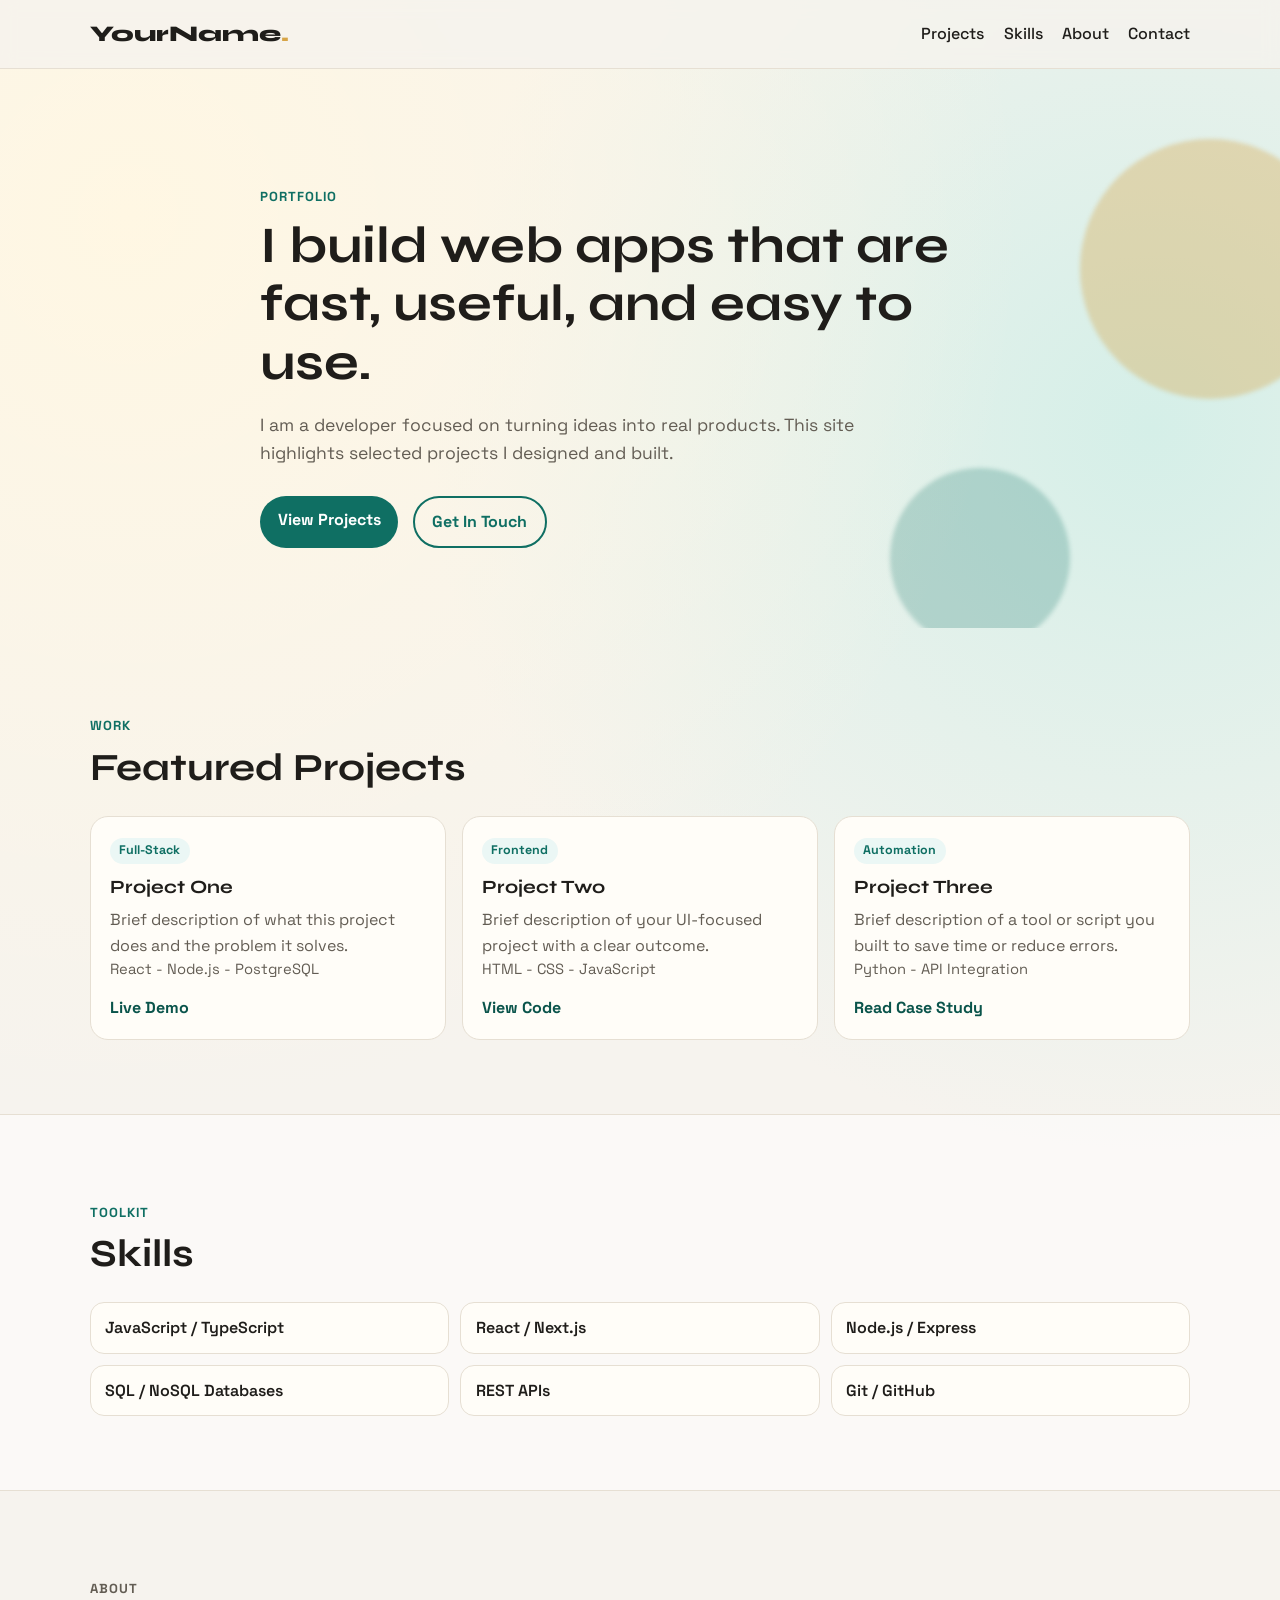
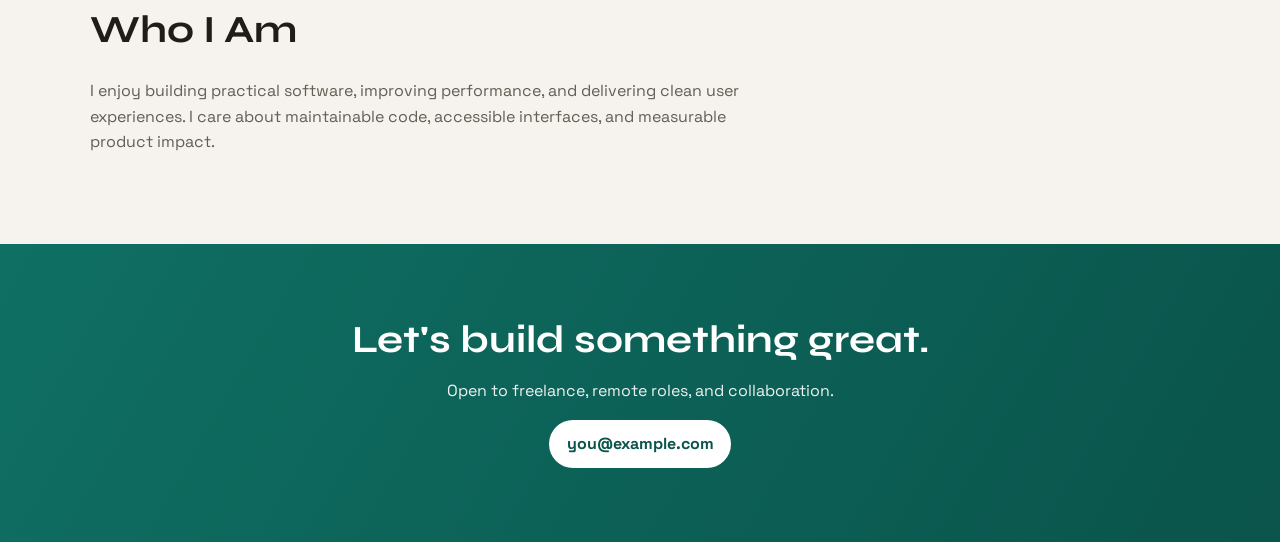
==== index.html @ 9e68e93b "Create initial responsive portfolio homepage" ====
<!DOCTYPE html>
<html lang="en">
<head>
  <meta charset="UTF-8">
  <meta name="viewport" content="width=device-width, initial-scale=1.0">
  <title>Your Name | Portfolio</title>
  <meta name="description" content="Personal portfolio website showcasing projects and skills.">
  <link rel="preconnect" href="https://fonts.googleapis.com">
  <link rel="preconnect" href="https://fonts.gstatic.com" crossorigin>
  <link href="https://fonts.googleapis.com/css2?family=Space+Grotesk:wght@400;500;700&family=Syne:wght@700;800&display=swap" rel="stylesheet">
  <link rel="stylesheet" href="style.css">
</head>
<body>
  <header class="site-header">
    <nav class="container nav">
      <a href="#" class="logo">YourName<span>.</span></a>
      <ul class="nav-links">
        <li><a href="#projects">Projects</a></li>
        <li><a href="#skills">Skills</a></li>
        <li><a href="#about">About</a></li>
        <li><a href="#contact">Contact</a></li>
      </ul>
    </nav>
  </header>

  <main>
    <section class="hero">
      <div class="container hero-content">
        <p class="eyebrow">Portfolio</p>
        <h1>I build web apps that are fast, useful, and easy to use.</h1>
        <p class="hero-text">
          I am a developer focused on turning ideas into real products.
          This site highlights selected projects I designed and built.
        </p>
        <div class="hero-actions">
          <a class="btn btn-primary" href="#projects">View Projects</a>
          <a class="btn btn-outline" href="#contact">Get In Touch</a>
        </div>
      </div>
      <div class="hero-shape hero-shape-one" aria-hidden="true"></div>
      <div class="hero-shape hero-shape-two" aria-hidden="true"></div>
    </section>

    <section id="projects" class="section">
      <div class="container">
        <div class="section-heading">
          <p class="eyebrow">Work</p>
          <h2>Featured Projects</h2>
        </div>
        <div class="project-grid">
          <article class="project-card">
            <div class="project-tag">Full-Stack</div>
            <h3>Project One</h3>
            <p>Brief description of what this project does and the problem it solves.</p>
            <p class="project-stack">React - Node.js - PostgreSQL</p>
            <a href="#" class="project-link">Live Demo</a>
          </article>
          <article class="project-card">
            <div class="project-tag">Frontend</div>
            <h3>Project Two</h3>
            <p>Brief description of your UI-focused project with a clear outcome.</p>
            <p class="project-stack">HTML - CSS - JavaScript</p>
            <a href="#" class="project-link">View Code</a>
          </article>
          <article class="project-card">
            <div class="project-tag">Automation</div>
            <h3>Project Three</h3>
            <p>Brief description of a tool or script you built to save time or reduce errors.</p>
            <p class="project-stack">Python - API Integration</p>
            <a href="#" class="project-link">Read Case Study</a>
          </article>
        </div>
      </div>
    </section>

    <section id="skills" class="section section-alt">
      <div class="container">
        <div class="section-heading">
          <p class="eyebrow">Toolkit</p>
          <h2>Skills</h2>
        </div>
        <ul class="skills-list">
          <li>JavaScript / TypeScript</li>
          <li>React / Next.js</li>
          <li>Node.js / Express</li>
          <li>SQL / NoSQL Databases</li>
          <li>REST APIs</li>
          <li>Git / GitHub</li>
        </ul>
      </div>
    </section>

    <section id="about" class="section">
      <div class="container about">
        <div class="section-heading">
          <p class="eyebrow">About</p>
          <h2>Who I Am</h2>
        </div>
        <p>
          I enjoy building practical software, improving performance, and delivering clean user experiences.
          I care about maintainable code, accessible interfaces, and measurable product impact.
        </p>
      </div>
    </section>

    <section id="contact" class="section section-contact">
      <div class="container contact">
        <h2>Let's build something great.</h2>
        <p>Open to freelance, remote roles, and collaboration.</p>
        <a class="btn btn-primary" href="mailto:you@example.com">you@example.com</a>
      </div>
    </section>
  </main>
</body>
</html>
---- style.css ----
:root {
  --bg: #f6f3ee;
  --surface: #fffdf8;
  --text: #1f1d1a;
  --muted: #635d54;
  --primary: #0f6f63;
  --primary-dark: #0a544b;
  --accent: #d7a447;
  --border: #e6dfd3;
}

* {
  box-sizing: border-box;
}

html {
  scroll-behavior: smooth;
}

body {
  margin: 0;
  font-family: "Space Grotesk", sans-serif;
  color: var(--text);
  background: radial-gradient(circle at 10% 10%, #fff7e3 0, transparent 40%),
    radial-gradient(circle at 90% 20%, #d5efe8 0, transparent 35%),
    var(--bg);
  line-height: 1.6;
}

.container {
  width: min(1100px, 92vw);
  margin: 0 auto;
}

.site-header {
  position: sticky;
  top: 0;
  z-index: 10;
  backdrop-filter: blur(8px);
  background: rgba(246, 243, 238, 0.8);
  border-bottom: 1px solid var(--border);
}

.nav {
  display: flex;
  align-items: center;
  justify-content: space-between;
  padding: 1rem 0;
}

.logo {
  font-family: "Syne", sans-serif;
  font-size: 1.4rem;
  font-weight: 800;
  color: var(--text);
  text-decoration: none;
}

.logo span {
  color: var(--accent);
}

.nav-links {
  list-style: none;
  display: flex;
  gap: 1.2rem;
  padding: 0;
  margin: 0;
}

.nav-links a {
  text-decoration: none;
  color: var(--text);
  font-weight: 500;
}

.hero {
  position: relative;
  overflow: hidden;
  padding: 6.5rem 0 5rem;
}

.hero-content {
  position: relative;
  z-index: 2;
  max-width: 760px;
}

.eyebrow {
  display: inline-block;
  font-size: 0.82rem;
  text-transform: uppercase;
  letter-spacing: 0.08em;
  color: var(--primary);
  font-weight: 700;
  margin-bottom: 0.6rem;
}

h1,
h2,
h3 {
  font-family: "Syne", sans-serif;
  line-height: 1.15;
  margin: 0;
}

h1 {
  font-size: clamp(2.1rem, 4vw, 4rem);
  margin-bottom: 1rem;
}

h2 {
  font-size: clamp(1.6rem, 3vw, 2.5rem);
}

.hero-text {
  font-size: 1.1rem;
  color: var(--muted);
  max-width: 62ch;
}

.hero-actions {
  display: flex;
  gap: 0.9rem;
  margin-top: 1.8rem;
  flex-wrap: wrap;
}

.btn {
  display: inline-block;
  padding: 0.72rem 1.1rem;
  border-radius: 999px;
  text-decoration: none;
  font-weight: 700;
  transition: transform 180ms ease, background 180ms ease;
}

.btn:hover {
  transform: translateY(-2px);
}

.btn-primary {
  background: var(--primary);
  color: #ffffff;
}

.btn-primary:hover {
  background: var(--primary-dark);
}

.btn-outline {
  border: 2px solid var(--primary);
  color: var(--primary);
}

.hero-shape {
  position: absolute;
  border-radius: 999px;
  filter: blur(2px);
}

.hero-shape-one {
  width: 260px;
  height: 260px;
  background: rgba(215, 164, 71, 0.35);
  right: -60px;
  top: 70px;
}

.hero-shape-two {
  width: 180px;
  height: 180px;
  background: rgba(15, 111, 99, 0.23);
  right: 210px;
  bottom: -20px;
}

.section {
  padding: 4.6rem 0;
}

.section-alt {
  background: rgba(255, 255, 255, 0.55);
  border-top: 1px solid var(--border);
  border-bottom: 1px solid var(--border);
}

.section-heading {
  margin-bottom: 1.6rem;
}

.project-grid {
  display: grid;
  grid-template-columns: repeat(3, minmax(0, 1fr));
  gap: 1rem;
}

.project-card {
  background: var(--surface);
  border: 1px solid var(--border);
  border-radius: 18px;
  padding: 1.2rem;
}

.project-tag {
  display: inline-block;
  border-radius: 999px;
  padding: 0.2rem 0.58rem;
  background: #ebf7f5;
  color: var(--primary);
  font-size: 0.78rem;
  font-weight: 700;
}

.project-card h3 {
  margin: 0.8rem 0 0.55rem;
}

.project-card p {
  margin: 0;
  color: var(--muted);
}

.project-stack {
  margin-top: 0.8rem;
  font-size: 0.92rem;
}

.project-link {
  display: inline-block;
  margin-top: 0.8rem;
  color: var(--primary-dark);
  font-weight: 700;
  text-decoration: none;
}

.skills-list {
  list-style: none;
  padding: 0;
  margin: 0;
  display: grid;
  gap: 0.7rem;
  grid-template-columns: repeat(3, minmax(0, 1fr));
}

.skills-list li {
  background: var(--surface);
  border: 1px solid var(--border);
  border-radius: 14px;
  padding: 0.75rem 0.9rem;
  font-weight: 600;
}

.about p {
  max-width: 70ch;
  color: var(--muted);
}

.section-contact {
  background: linear-gradient(120deg, #0f6f63, #0a544b);
  color: #ffffff;
}

.contact {
  text-align: center;
}

.contact p {
  opacity: 0.92;
}

.contact .btn-primary {
  background: #ffffff;
  color: var(--primary-dark);
}

.contact .btn-primary:hover {
  background: #f2f2f2;
}

@media (max-width: 900px) {
  .project-grid,
  .skills-list {
    grid-template-columns: repeat(2, minmax(0, 1fr));
  }
}

@media (max-width: 680px) {
  .nav {
    flex-direction: column;
    gap: 0.7rem;
  }

  .nav-links {
    flex-wrap: wrap;
    justify-content: center;
  }

  .project-grid,
  .skills-list {
    grid-template-columns: 1fr;
  }
}
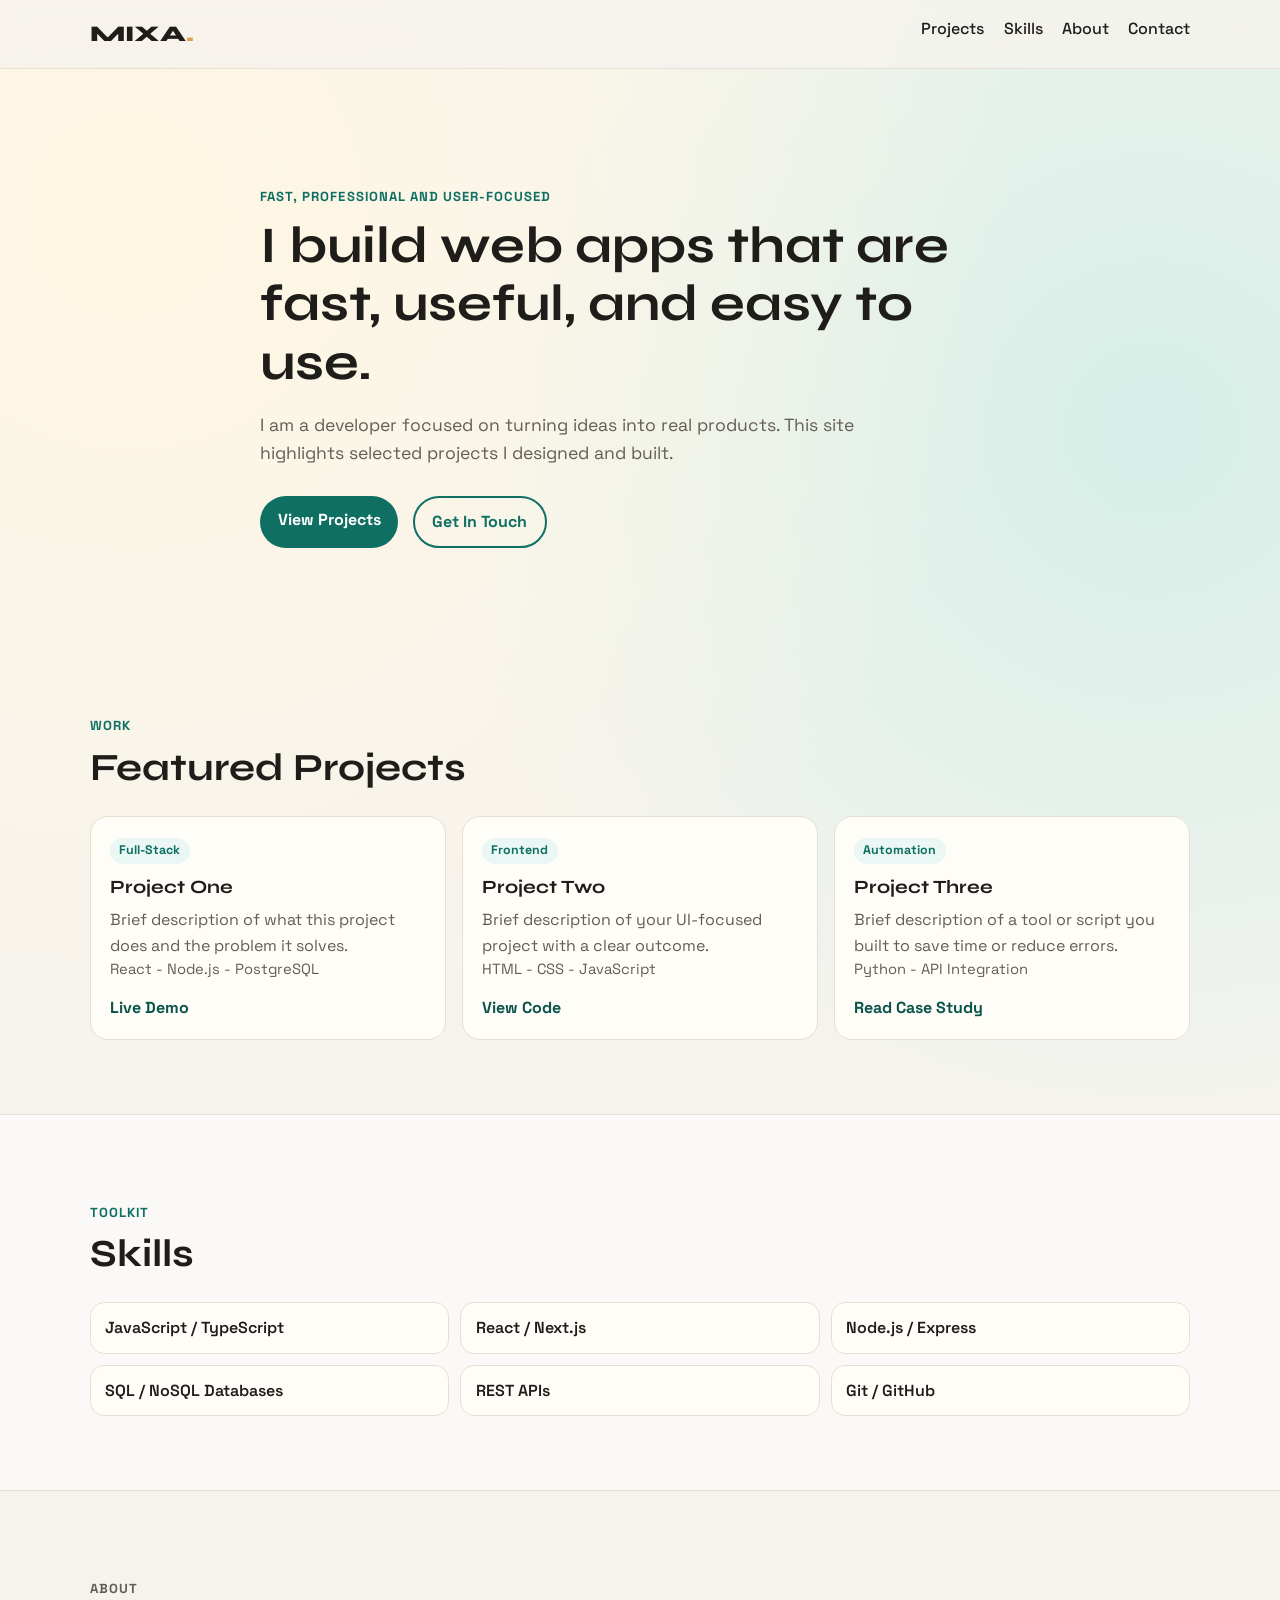
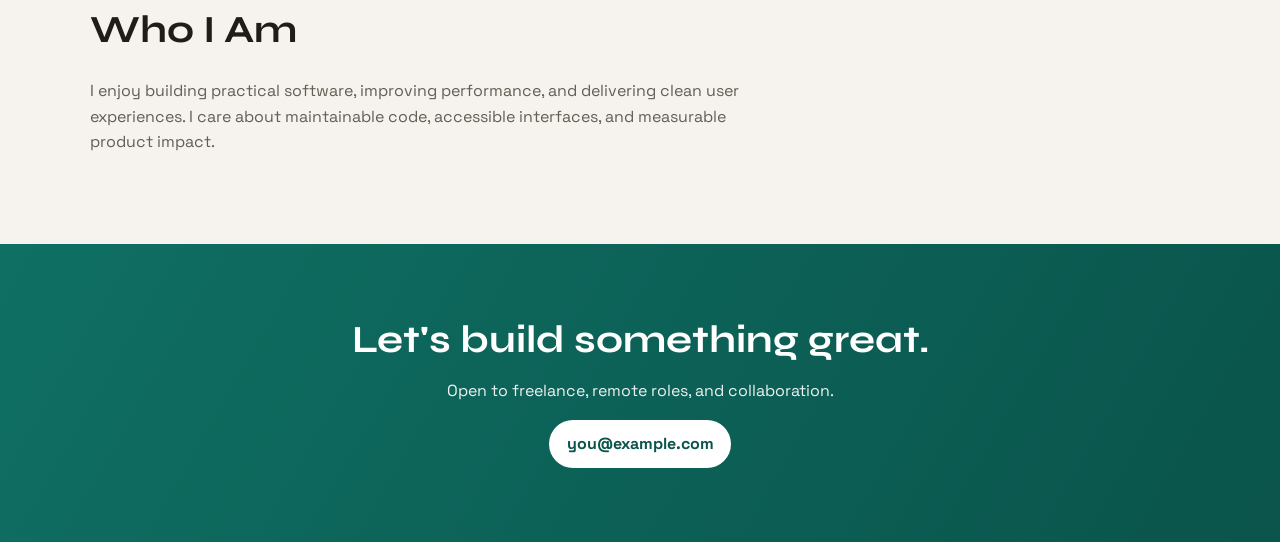
==== commit abaa2663: "Minor changes to index.html and style.css to update the portfolio title, logo, and hero section text" ====
--- a/index.html
+++ b/index.html
@@ -3,17 +3,21 @@
 <head>
   <meta charset="UTF-8">
   <meta name="viewport" content="width=device-width, initial-scale=1.0">
-  <title>Your Name | Portfolio</title>
+  <title>MIXA | Portfolio</title>
+
   <meta name="description" content="Personal portfolio website showcasing projects and skills.">
   <link rel="preconnect" href="https://fonts.googleapis.com">
   <link rel="preconnect" href="https://fonts.gstatic.com" crossorigin>
   <link href="https://fonts.googleapis.com/css2?family=Space+Grotesk:wght@400;500;700&family=Syne:wght@700;800&display=swap" rel="stylesheet">
   <link rel="stylesheet" href="style.css">
+
 </head>
+
+
 <body>
   <header class="site-header">
     <nav class="container nav">
-      <a href="#" class="logo">YourName<span>.</span></a>
+      <a href="#" class="logo">MIXA<span>.</span></a>
       <ul class="nav-links">
         <li><a href="#projects">Projects</a></li>
         <li><a href="#skills">Skills</a></li>
@@ -26,7 +30,7 @@
   <main>
     <section class="hero">
       <div class="container hero-content">
-        <p class="eyebrow">Portfolio</p>
+        <p class="eyebrow">Fast, Professional and User-Focused</p>
         <h1>I build web apps that are fast, useful, and easy to use.</h1>
         <p class="hero-text">
           I am a developer focused on turning ideas into real products.
@@ -37,8 +41,6 @@
           <a class="btn btn-outline" href="#contact">Get In Touch</a>
         </div>
       </div>
-      <div class="hero-shape hero-shape-one" aria-hidden="true"></div>
-      <div class="hero-shape hero-shape-two" aria-hidden="true"></div>
     </section>
 
     <section id="projects" class="section">
@@ -112,4 +114,4 @@
     </section>
   </main>
 </body>
-</html>
+</html>
--- a/style.css
+++ b/style.css
@@ -43,7 +43,6 @@
 
 .nav {
   display: flex;
-  align-items: center;
   justify-content: space-between;
   padding: 1rem 0;
 }
@@ -159,21 +158,6 @@
   filter: blur(2px);
 }
 
-.hero-shape-one {
-  width: 260px;
-  height: 260px;
-  background: rgba(215, 164, 71, 0.35);
-  right: -60px;
-  top: 70px;
-}
-
-.hero-shape-two {
-  width: 180px;
-  height: 180px;
-  background: rgba(15, 111, 99, 0.23);
-  right: 210px;
-  bottom: -20px;
-}
 
 .section {
   padding: 4.6rem 0;
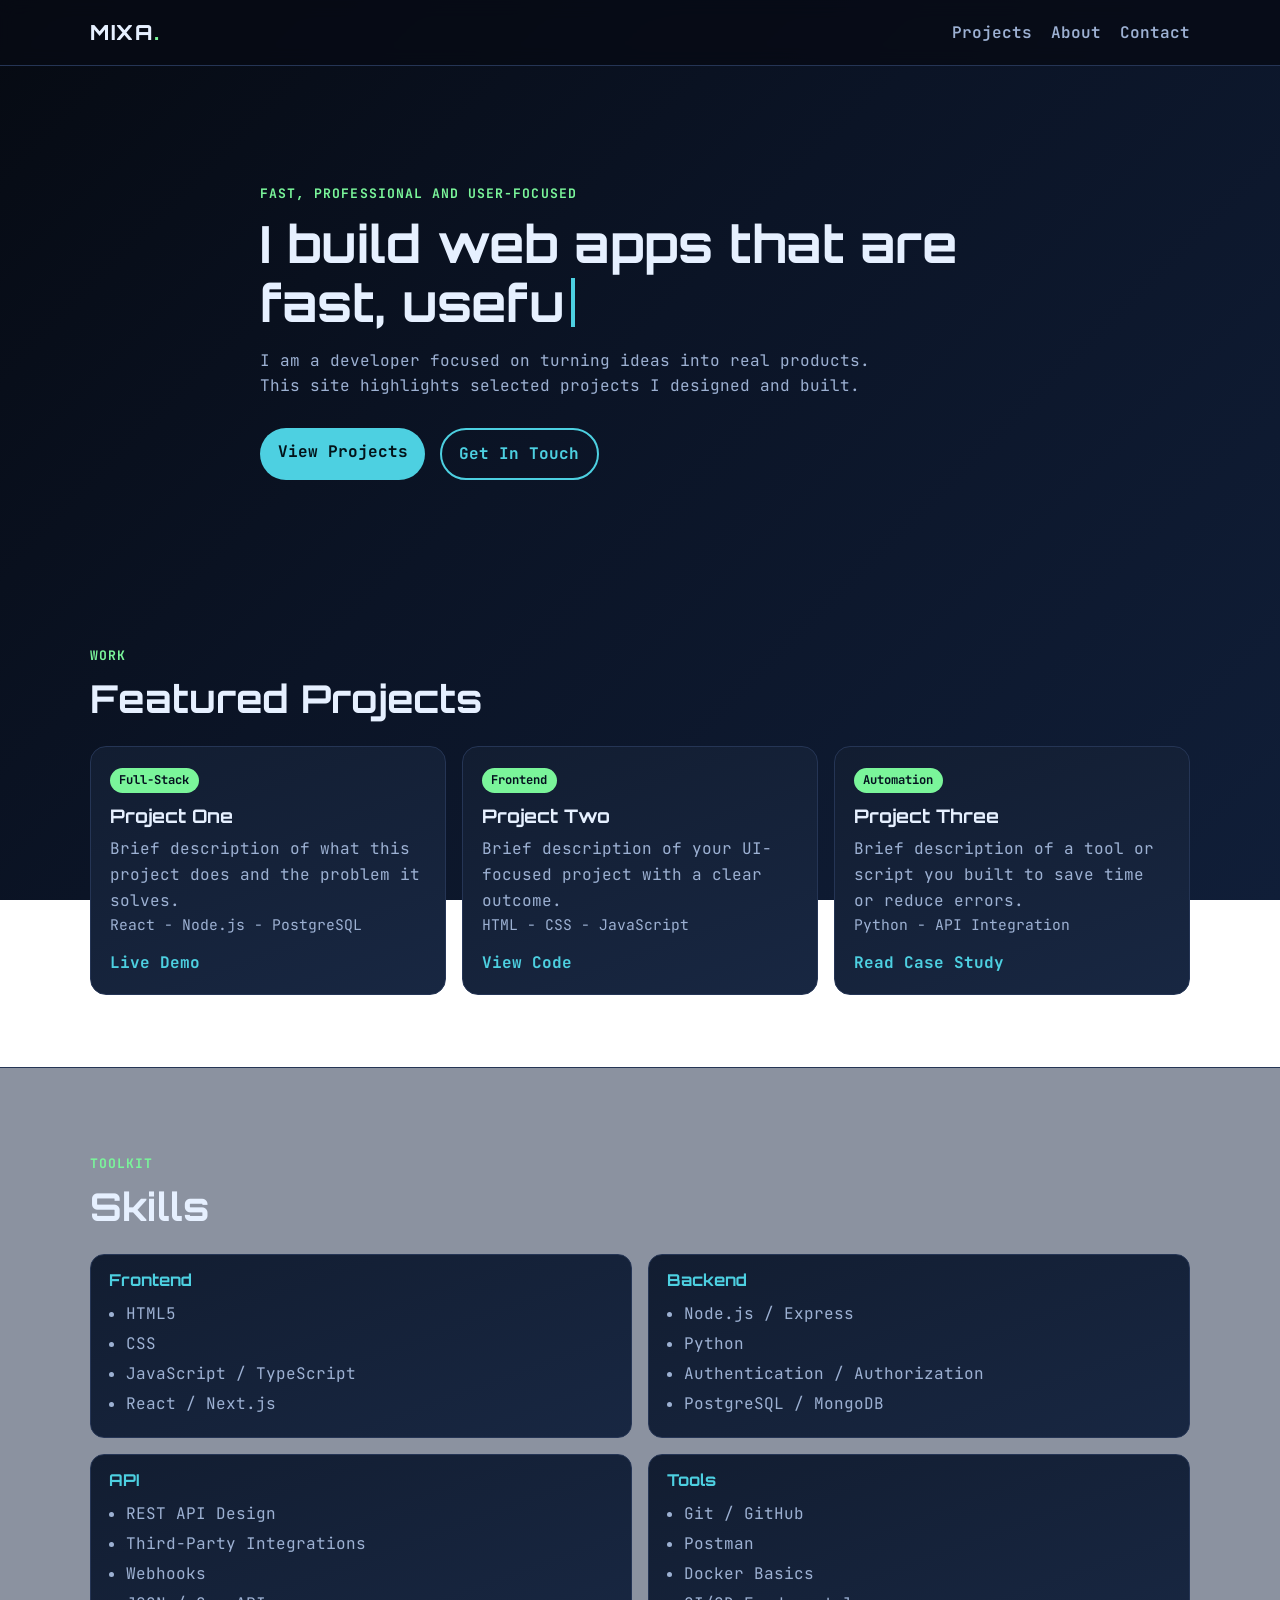
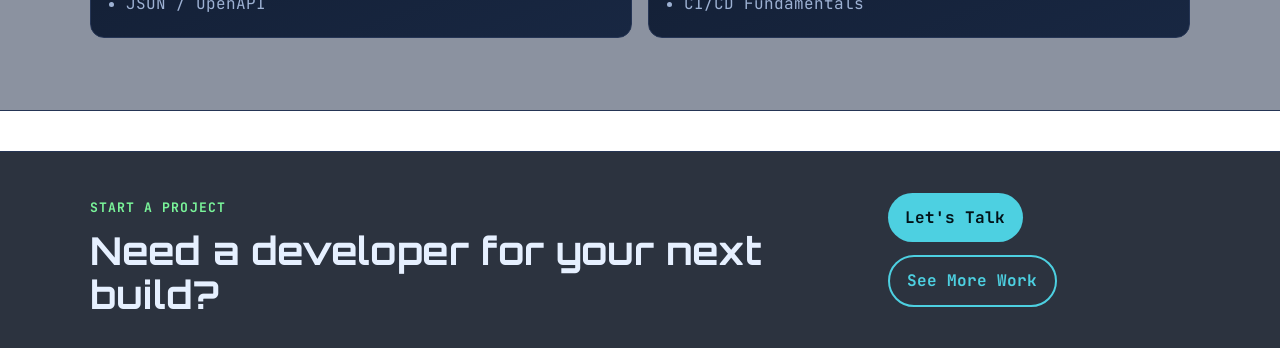
==== commit 589007a4: "Add shared gradient theme, unified footer CTA, projects expansion, and contact form" ====
--- a/index.html
+++ b/index.html
@@ -4,25 +4,20 @@
   <meta charset="UTF-8">
   <meta name="viewport" content="width=device-width, initial-scale=1.0">
   <title>MIXA | Portfolio</title>
-
   <meta name="description" content="Personal portfolio website showcasing projects and skills.">
   <link rel="preconnect" href="https://fonts.googleapis.com">
   <link rel="preconnect" href="https://fonts.gstatic.com" crossorigin>
-  <link href="https://fonts.googleapis.com/css2?family=Space+Grotesk:wght@400;500;700&family=Syne:wght@700;800&display=swap" rel="stylesheet">
+  <link href="https://fonts.googleapis.com/css2?family=JetBrains+Mono:wght@400;600;700&family=Orbitron:wght@600;700;800&display=swap" rel="stylesheet">
   <link rel="stylesheet" href="style.css">
-
 </head>
-
-
 <body>
   <header class="site-header">
     <nav class="container nav">
-      <a href="#" class="logo">MIXA<span>.</span></a>
+      <a href="index.html" class="logo">MIXA<span>.</span></a>
       <ul class="nav-links">
-        <li><a href="#projects">Projects</a></li>
-        <li><a href="#skills">Skills</a></li>
-        <li><a href="#about">About</a></li>
-        <li><a href="#contact">Contact</a></li>
+        <li><a href="projects.html">Projects</a></li>
+        <li><a href="about.html">About</a></li>
+        <li><a href="contact.html">Contact</a></li>
       </ul>
     </nav>
   </header>
@@ -31,19 +26,19 @@
     <section class="hero">
       <div class="container hero-content">
         <p class="eyebrow">Fast, Professional and User-Focused</p>
-        <h1>I build web apps that are fast, useful, and easy to use.</h1>
+        <h1 class="typed-heading" data-text="I build web apps that are fast, useful, and easy to use."></h1>
         <p class="hero-text">
           I am a developer focused on turning ideas into real products.
           This site highlights selected projects I designed and built.
         </p>
         <div class="hero-actions">
-          <a class="btn btn-primary" href="#projects">View Projects</a>
-          <a class="btn btn-outline" href="#contact">Get In Touch</a>
+          <a class="btn btn-primary" href="projects.html">View Projects</a>
+          <a class="btn btn-outline" href="contact.html">Get In Touch</a>
         </div>
       </div>
     </section>
 
-    <section id="projects" class="section">
+    <section class="section">
       <div class="container">
         <div class="section-heading">
           <p class="eyebrow">Work</p>
@@ -75,43 +70,67 @@
       </div>
     </section>
 
-    <section id="skills" class="section section-alt">
+    <section class="section section-alt">
       <div class="container">
         <div class="section-heading">
           <p class="eyebrow">Toolkit</p>
           <h2>Skills</h2>
         </div>
-        <ul class="skills-list">
-          <li>JavaScript / TypeScript</li>
-          <li>React / Next.js</li>
-          <li>Node.js / Express</li>
-          <li>SQL / NoSQL Databases</li>
-          <li>REST APIs</li>
-          <li>Git / GitHub</li>
-        </ul>
-      </div>
-    </section>
-
-    <section id="about" class="section">
-      <div class="container about">
-        <div class="section-heading">
-          <p class="eyebrow">About</p>
-          <h2>Who I Am</h2>
+        <div class="skills-groups">
+          <article class="skill-group">
+            <h3>Frontend</h3>
+            <ul>
+              <li>HTML5</li>
+              <li>CSS</li>
+              <li>JavaScript / TypeScript</li>
+              <li>React / Next.js</li>
+            </ul>
+          </article>
+          <article class="skill-group">
+            <h3>Backend</h3>
+            <ul>
+              <li>Node.js / Express</li>
+              <li>Python</li>
+              <li>Authentication / Authorization</li>
+              <li>PostgreSQL / MongoDB</li>
+            </ul>
+          </article>
+          <article class="skill-group">
+            <h3>API</h3>
+            <ul>
+              <li>REST API Design</li>
+              <li>Third-Party Integrations</li>
+              <li>Webhooks</li>
+              <li>JSON / OpenAPI</li>
+            </ul>
+          </article>
+          <article class="skill-group">
+            <h3>Tools</h3>
+            <ul>
+              <li>Git / GitHub</li>
+              <li>Postman</li>
+              <li>Docker Basics</li>
+              <li>CI/CD Fundamentals</li>
+            </ul>
+          </article>
         </div>
-        <p>
-          I enjoy building practical software, improving performance, and delivering clean user experiences.
-          I care about maintainable code, accessible interfaces, and measurable product impact.
-        </p>
-      </div>
-    </section>
-
-    <section id="contact" class="section section-contact">
-      <div class="container contact">
-        <h2>Let's build something great.</h2>
-        <p>Open to freelance, remote roles, and collaboration.</p>
-        <a class="btn btn-primary" href="mailto:you@example.com">you@example.com</a>
       </div>
     </section>
   </main>
+
+  <footer class="site-footer">
+    <div class="container footer-content">
+      <div>
+        <p class="eyebrow">Start A Project</p>
+        <h2>Need a developer for your next build?</h2>
+      </div>
+      <div class="footer-actions">
+        <a class="btn btn-primary" href="contact.html">Let's Talk</a>
+        <a class="btn btn-outline" href="projects.html">See More Work</a>
+      </div>
+    </div>
+  </footer>
+
+  <script src="script.js"></script>
 </body>
-</html>+</html>
--- a/style.css
+++ b/style.css
@@ -1,12 +1,14 @@
 :root {
-  --bg: #f6f3ee;
-  --surface: #fffdf8;
-  --text: #1f1d1a;
-  --muted: #635d54;
-  --primary: #0f6f63;
-  --primary-dark: #0a544b;
-  --accent: #d7a447;
-  --border: #e6dfd3;
+  --bg: #070b14;
+  --bg-soft: #0e1626;
+  --surface: #121d31;
+  --surface-2: #182742;
+  --text: #e6f0ff;
+  --muted: #9db1d3;
+  --primary: #4dd0e1;
+  --primary-dark: #2ea7bc;
+  --accent: #7af59a;
+  --border: #253555;
 }
 
 * {
@@ -19,11 +21,11 @@
 
 body {
   margin: 0;
-  font-family: "Space Grotesk", sans-serif;
+  font-family: "JetBrains Mono", monospace;
   color: var(--text);
-  background: radial-gradient(circle at 10% 10%, #fff7e3 0, transparent 40%),
-    radial-gradient(circle at 90% 20%, #d5efe8 0, transparent 35%),
-    var(--bg);
+  background:
+    linear-gradient(135deg, #060a12 0%, #0b1426 45%, #101e38 100%);
+  background-attachment: fixed;
   line-height: 1.6;
 }
 
@@ -35,24 +37,26 @@
 .site-header {
   position: sticky;
   top: 0;
-  z-index: 10;
-  backdrop-filter: blur(8px);
-  background: rgba(246, 243, 238, 0.8);
+  z-index: 20;
+  backdrop-filter: blur(9px);
+  background: rgba(7, 11, 20, 0.8);
   border-bottom: 1px solid var(--border);
 }
 
 .nav {
   display: flex;
+  align-items: center;
   justify-content: space-between;
   padding: 1rem 0;
 }
 
 .logo {
-  font-family: "Syne", sans-serif;
-  font-size: 1.4rem;
+  text-decoration: none;
+  color: var(--text);
+  font-family: "Orbitron", sans-serif;
+  font-size: 1.3rem;
   font-weight: 800;
-  color: var(--text);
-  text-decoration: none;
+  letter-spacing: 0.08em;
 }
 
 .logo span {
@@ -69,17 +73,28 @@
 
 .nav-links a {
   text-decoration: none;
-  color: var(--text);
-  font-weight: 500;
-}
-
-.hero {
+  color: var(--muted);
+  font-weight: 600;
+  border-bottom: 2px solid transparent;
+  padding-bottom: 0.2rem;
+  transition: color 180ms ease, border-color 180ms ease;
+}
+
+.nav-links a:hover,
+.nav-links a.active {
+  color: var(--primary);
+  border-color: var(--primary);
+}
+
+.hero,
+.page-hero {
   position: relative;
   overflow: hidden;
   padding: 6.5rem 0 5rem;
 }
 
-.hero-content {
+.hero-content,
+.page-hero-content {
   position: relative;
   z-index: 2;
   max-width: 760px;
@@ -87,51 +102,72 @@
 
 .eyebrow {
   display: inline-block;
+  margin-bottom: 0.6rem;
+  color: var(--accent);
   font-size: 0.82rem;
   text-transform: uppercase;
   letter-spacing: 0.08em;
-  color: var(--primary);
   font-weight: 700;
-  margin-bottom: 0.6rem;
 }
 
 h1,
 h2,
 h3 {
-  font-family: "Syne", sans-serif;
+  margin: 0;
   line-height: 1.15;
-  margin: 0;
+  font-family: "Orbitron", sans-serif;
 }
 
 h1 {
-  font-size: clamp(2.1rem, 4vw, 4rem);
+  font-size: clamp(2rem, 4vw, 3.8rem);
   margin-bottom: 1rem;
 }
 
 h2 {
-  font-size: clamp(1.6rem, 3vw, 2.5rem);
+  font-size: clamp(1.5rem, 3vw, 2.5rem);
+}
+
+.typed-heading::after {
+  content: "";
+  display: inline-block;
+  width: 0.08em;
+  height: 0.95em;
+  margin-left: 0.12em;
+  background: var(--primary);
+  animation: blink 0.9s steps(1, end) infinite;
+  vertical-align: -0.1em;
+}
+
+.typed-heading.done::after {
+  animation: none;
+  opacity: 0.5;
+}
+
+@keyframes blink {
+  50% {
+    opacity: 0;
+  }
 }
 
 .hero-text {
-  font-size: 1.1rem;
-  color: var(--muted);
   max-width: 62ch;
+  color: var(--muted);
 }
 
 .hero-actions {
+  margin-top: 1.8rem;
   display: flex;
   gap: 0.9rem;
-  margin-top: 1.8rem;
   flex-wrap: wrap;
 }
 
 .btn {
   display: inline-block;
+  text-decoration: none;
+  border-radius: 999px;
   padding: 0.72rem 1.1rem;
-  border-radius: 999px;
-  text-decoration: none;
   font-weight: 700;
-  transition: transform 180ms ease, background 180ms ease;
+  transition: transform 160ms ease, background 160ms ease;
 }
 
 .btn:hover {
@@ -140,7 +176,7 @@
 
 .btn-primary {
   background: var(--primary);
-  color: #ffffff;
+  color: #021218;
 }
 
 .btn-primary:hover {
@@ -153,18 +189,31 @@
 }
 
 .hero-shape {
-  position: absolute;
-  border-radius: 999px;
-  filter: blur(2px);
-}
-
+  display: none;
+}
+
+.hero-shape-one {
+  width: 290px;
+  height: 290px;
+  background: rgba(77, 208, 225, 0.24);
+  right: -80px;
+  top: 90px;
+}
+
+.hero-shape-two {
+  width: 210px;
+  height: 210px;
+  background: rgba(122, 245, 154, 0.18);
+  right: 220px;
+  bottom: -30px;
+}
 
 .section {
-  padding: 4.6rem 0;
+  padding: 4.5rem 0;
 }
 
 .section-alt {
-  background: rgba(255, 255, 255, 0.55);
+  background: rgba(24, 39, 66, 0.5);
   border-top: 1px solid var(--border);
   border-bottom: 1px solid var(--border);
 }
@@ -180,20 +229,20 @@
 }
 
 .project-card {
-  background: var(--surface);
   border: 1px solid var(--border);
-  border-radius: 18px;
+  border-radius: 16px;
+  background: linear-gradient(160deg, var(--surface), var(--surface-2));
   padding: 1.2rem;
 }
 
 .project-tag {
   display: inline-block;
   border-radius: 999px;
-  padding: 0.2rem 0.58rem;
-  background: #ebf7f5;
-  color: var(--primary);
-  font-size: 0.78rem;
+  padding: 0.18rem 0.58rem;
+  font-size: 0.76rem;
   font-weight: 700;
+  color: #04111f;
+  background: var(--accent);
 }
 
 .project-card h3 {
@@ -213,58 +262,135 @@
 .project-link {
   display: inline-block;
   margin-top: 0.8rem;
-  color: var(--primary-dark);
+  color: var(--primary);
+  text-decoration: none;
   font-weight: 700;
+}
+
+.skills-groups {
+  display: grid;
+  gap: 1rem;
+  grid-template-columns: repeat(2, minmax(0, 1fr));
+}
+
+.skill-group {
+  border: 1px solid var(--border);
+  border-radius: 14px;
+  background: linear-gradient(160deg, var(--surface), var(--surface-2));
+  padding: 1rem 1.1rem;
+}
+
+.skill-group h3 {
+  margin-bottom: 0.7rem;
+  color: var(--primary);
+  font-size: 1.02rem;
+}
+
+.skill-group ul {
+  margin: 0;
+  padding-left: 1.1rem;
+  color: var(--muted);
+}
+
+.skill-group li {
+  margin: 0.28rem 0;
+}
+
+.section-contact {
+  background: linear-gradient(120deg, #081422, #0d2136);
+  border-top: 1px solid var(--border);
+}
+
+.contact {
+  text-align: center;
+}
+
+.contact p {
+  color: var(--muted);
+}
+
+.page-body {
+  min-height: 100vh;
+}
+
+.page-copy {
+  color: var(--muted);
+  max-width: 70ch;
+}
+
+.projects-repo-link {
+  margin-top: 1.4rem;
+  color: var(--muted);
+}
+
+.projects-repo-link a {
+  color: var(--primary);
   text-decoration: none;
-}
-
-.skills-list {
-  list-style: none;
-  padding: 0;
-  margin: 0;
+  font-weight: 700;
+}
+
+.contact-form {
+  max-width: 680px;
+  margin: 0 auto;
   display: grid;
   gap: 0.7rem;
-  grid-template-columns: repeat(3, minmax(0, 1fr));
-}
-
-.skills-list li {
-  background: var(--surface);
+  padding: 1.2rem;
   border: 1px solid var(--border);
   border-radius: 14px;
-  padding: 0.75rem 0.9rem;
+  background: linear-gradient(160deg, var(--surface), var(--surface-2));
+}
+
+.contact-form label {
   font-weight: 600;
-}
-
-.about p {
-  max-width: 70ch;
-  color: var(--muted);
-}
-
-.section-contact {
-  background: linear-gradient(120deg, #0f6f63, #0a544b);
-  color: #ffffff;
-}
-
-.contact {
-  text-align: center;
-}
-
-.contact p {
-  opacity: 0.92;
-}
-
-.contact .btn-primary {
-  background: #ffffff;
-  color: var(--primary-dark);
-}
-
-.contact .btn-primary:hover {
-  background: #f2f2f2;
+  color: var(--text);
+}
+
+.contact-form input,
+.contact-form textarea {
+  width: 100%;
+  border: 1px solid var(--border);
+  background: #0a162a;
+  color: var(--text);
+  border-radius: 10px;
+  padding: 0.72rem 0.8rem;
+  font-family: "JetBrains Mono", monospace;
+}
+
+.contact-form input:focus,
+.contact-form textarea:focus {
+  outline: 2px solid var(--primary);
+  outline-offset: 1px;
+}
+
+.contact-form .btn {
+  margin-top: 0.35rem;
+  justify-self: start;
+  border: 0;
+  cursor: pointer;
+}
+
+.site-footer {
+  margin-top: 2.5rem;
+  border-top: 1px solid var(--border);
+  background: rgba(8, 16, 30, 0.85);
+}
+
+.footer-content {
+  padding: 2rem 0;
+  display: flex;
+  align-items: center;
+  justify-content: space-between;
+  gap: 1.4rem;
+}
+
+.footer-actions {
+  display: flex;
+  gap: 0.8rem;
+  flex-wrap: wrap;
 }
 
 @media (max-width: 900px) {
-  .project-grid,
-  .skills-list {
+  .project-grid {
     grid-template-columns: repeat(2, minmax(0, 1fr));
   }
 }
@@ -281,7 +407,12 @@
   }
 
   .project-grid,
-  .skills-list {
+  .skills-groups {
     grid-template-columns: 1fr;
   }
-}
+
+  .footer-content {
+    flex-direction: column;
+    align-items: flex-start;
+  }
+}
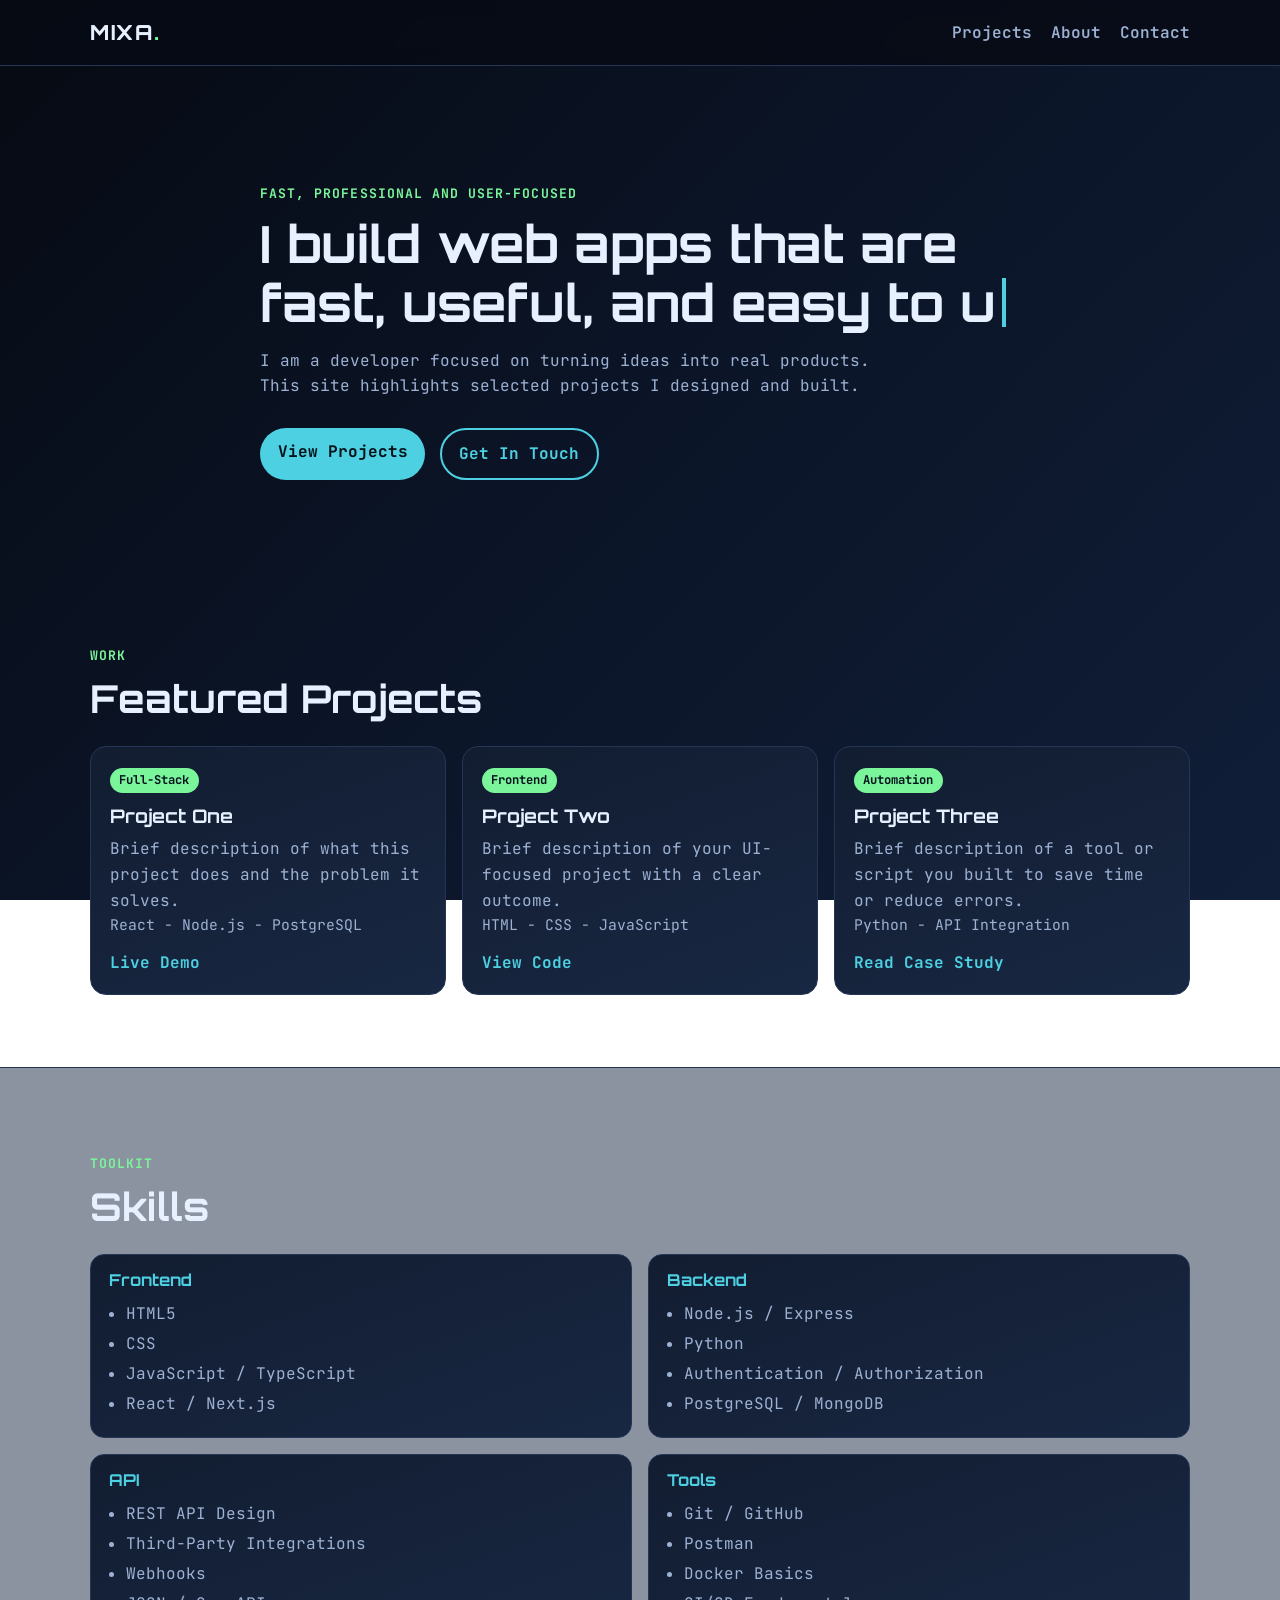
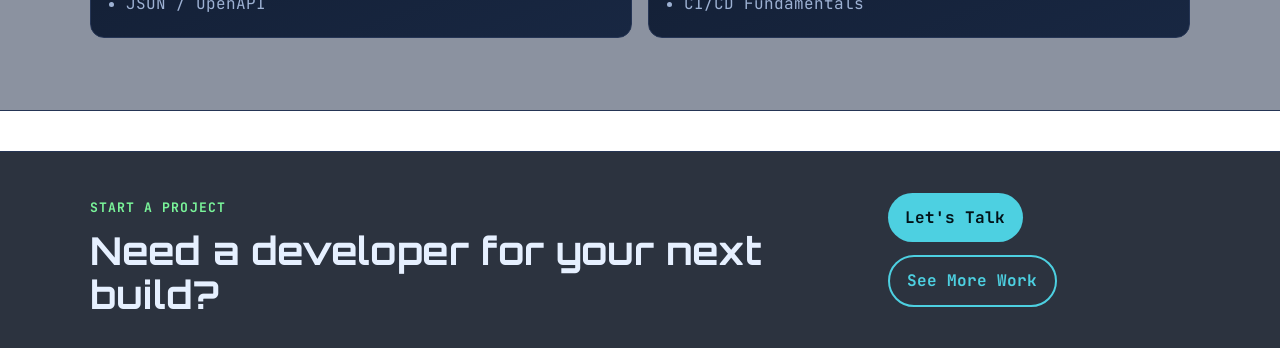
==== commit 1ba0bc8b: "Move HTML files to project root" ====
--- a/index.html
+++ b/index.html
@@ -134,3 +134,4 @@
   <script src="script.js"></script>
 </body>
 </html>
+
